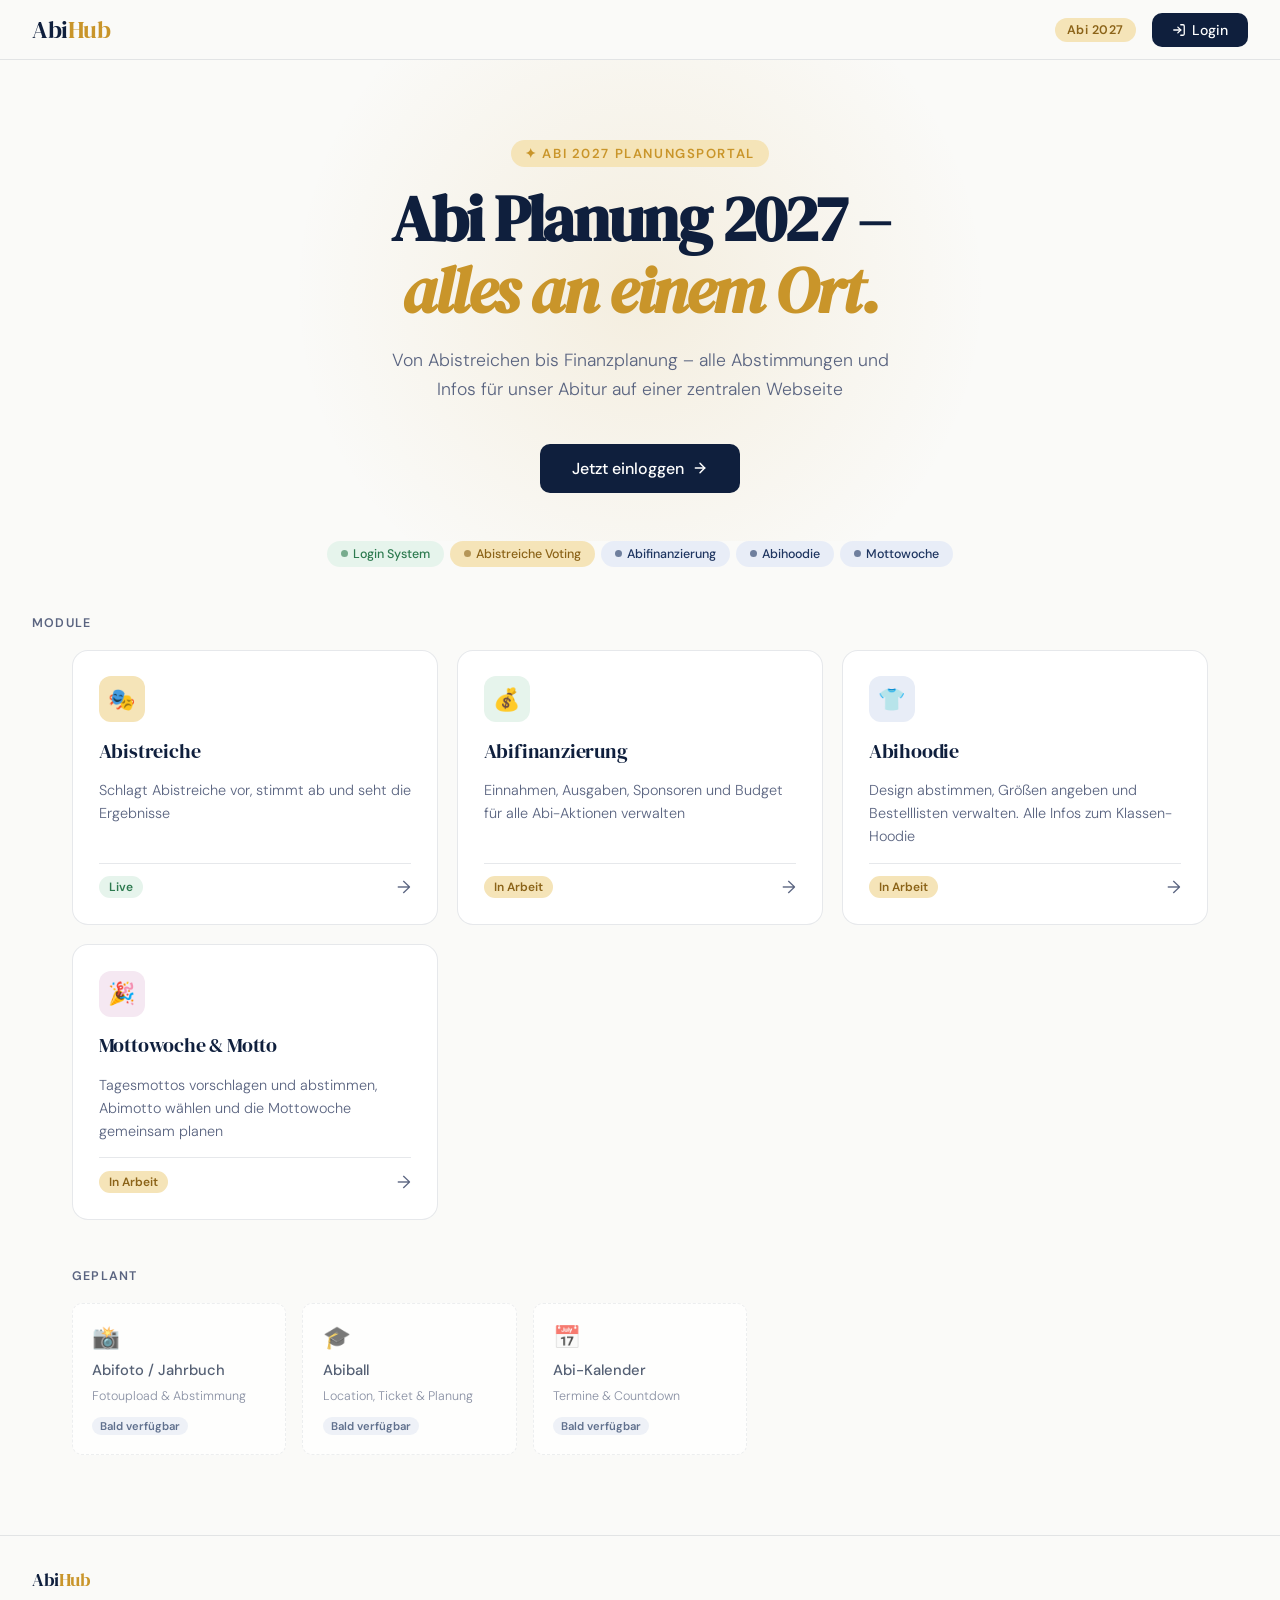
==== main/index.html @ 6c43da79 "First Upload, for initial Creation of repo" ====
<!DOCTYPE html>
<html lang="de">

<head>
    <meta charset="UTF-8">
    <meta name="viewport" content="width=device-width, initial-scale=1.0">
    <title>AbiHub – Euer Abi, alles an einem Ort</title>
    <link rel="preconnect" href="https://fonts.googleapis.com">
    <link
        href="https://fonts.googleapis.com/css2?family=DM+Serif+Display:ital@0;1&family=DM+Sans:wght@300;400;500;600&display=swap"
        rel="stylesheet">
    <link rel="stylesheet" href="style.css">
</head>

<body>

    <!-- HEADER -->
    <header>
        <div class="logo">Abi<span>Hub</span></div>
        <div class="header-right">
            <span class="year-badge">Abi 2027</span>
            <a href="/login" class="login-btn">
                <svg width="14" height="14" viewBox="0 0 24 24" fill="none" stroke="currentColor" stroke-width="2.2"
                    stroke-linecap="round" stroke-linejoin="round">
                    <path d="M15 3h4a2 2 0 0 1 2 2v14a2 2 0 0 1-2 2h-4" />
                    <polyline points="10 17 15 12 10 7" />
                    <line x1="15" y1="12" x2="3" y2="12" />
                </svg>
                Login
            </a>
        </div>
    </header>

    <!-- HERO -->
    <section class="hero">
        <span class="hero-eyebrow">✦ Abi 2027 Planungsportal</span>
        <h1> Abi Planung 2027 –<br><em>alles an einem Ort.</em></h1>
        <p>Von Abistreichen bis Finanzplanung – alle Abstimmungen und Infos für unser Abitur auf einer zentralen Webseite</p>
        <a href="/login" class="hero-cta">
            Jetzt einloggen
            <svg width="16" height="16" viewBox="0 0 24 24" fill="none" stroke="currentColor" stroke-width="2.2"
                stroke-linecap="round">
                <line x1="5" y1="12" x2="19" y2="12" />
                <polyline points="12 5 19 12 12 19" />
            </svg>
        </a>
    </section>

    <!-- STATUS CHIPS -->
    <div class="progress-strip">
        <span class="pchip done"><span class="dot"></span> Login System</span>
        <span class="pchip active"><span class="dot"></span> Abistreiche Voting</span>
        <span class="pchip"><span class="dot"></span> Abifinanzierung</span>
        <span class="pchip"><span class="dot"></span> Abihoodie</span>
        <span class="pchip"><span class="dot"></span> Mottowoche</span>
    </div>

    <!-- MAIN MODULES -->
    <p class="section-label">Module</p>
    <div class="cards-grid">

        <!-- Abistreiche -->
        <a href="https://abistreichevotingfrontend.pages.dev" class="card" style="--card-accent: #C9952A; --card-icon-bg: #F5E4B8;">
            <div class="card-icon">🎭</div>
            <div class="card-title">Abistreiche</div>
            <div class="card-desc">Schlagt Abistreiche vor, stimmt ab und seht die Ergebnisse</div>
            <div class="card-footer">
                <span class="card-status live">Live</span>
                <span class="card-arrow">→</span>
            </div>
        </a>

        <!-- Abifinanzierung -->
        <a href="/finanzen" class="card" style="--card-accent: #2D7A4F; --card-icon-bg: #E6F4EC;">
            <div class="card-icon">💰</div>
            <div class="card-title">Abifinanzierung</div>
            <div class="card-desc">Einnahmen, Ausgaben, Sponsoren und Budget für alle Abi-Aktionen verwalten</div>
            <div class="card-footer">
                <span class="card-status wip">In Arbeit</span>
                <span class="card-arrow">→</span>
            </div>
        </a>

        <!-- Abihoodie -->
        <a href="/hoodie" class="card" style="--card-accent: #4A6FD4; --card-icon-bg: #E8EDF7;">
            <div class="card-icon">👕</div>
            <div class="card-title">Abihoodie</div>
            <div class="card-desc">Design abstimmen, Größen angeben und Bestelllisten verwalten. Alle Infos zum Klassen-Hoodie</div>
            <div class="card-footer">
                <span class="card-status wip">In Arbeit</span>
                <span class="card-arrow">→</span>
            </div>
        </a>

        <!-- Mottowoche -->
        <a href="/mottowoche" class="card" style="--card-accent: #A03A7A; --card-icon-bg: #F5E8F2;">
            <div class="card-icon">🎉</div>
            <div class="card-title">Mottowoche & Motto</div>
            <div class="card-desc">Tagesmottos vorschlagen und abstimmen, Abimotto wählen und die Mottowoche gemeinsam planen</div>
            <div class="card-footer">
                <span class="card-status wip">In Arbeit</span>
                <span class="card-arrow">→</span>
            </div>
        </a>

    </div>

    <!-- UPCOMING MODULES -->
    <div class="upcoming">
        <p class="section-label" style="padding:0; margin-bottom:1.2rem;">Geplant</p>
        <div class="upcoming-grid">

            <div class="upcoming-card">
                <div class="upcoming-icon">📸</div>
                <div class="upcoming-name">Abifoto / Jahrbuch</div>
                <div class="upcoming-sub">Fotoupload & Abstimmung</div>
                <span class="coming-badge">Bald verfügbar</span>
            </div>

            <div class="upcoming-card">
                <div class="upcoming-icon">🎓</div>
                <div class="upcoming-name">Abiball</div>
                <div class="upcoming-sub">Location, Ticket & Planung</div>
                <span class="coming-badge">Bald verfügbar</span>
            </div>

            <div class="upcoming-card">
                <div class="upcoming-icon">📅</div>
                <div class="upcoming-name">Abi-Kalender</div>
                <div class="upcoming-sub">Termine & Countdown</div>
                <span class="coming-badge">Bald verfügbar</span>
            </div>

        </div>
    </div>

    <!-- FOOTER -->
    <footer>
        <div class="footer-logo">Abi<span>Hub</span></div>
    </footer>

</body>

</html>
---- main/style.css ----
:root {
    --gold: #C9952A;
    --gold-light: #F5E4B8;
    --gold-dark: #8B6318;
    --navy: #0F1F3D;
    --navy-mid: #1E3560;
    --navy-light: #E8EDF7;
    --white: #FAFAF8;
    --text: #1A1A2E;
    --text-muted: #5A6480;
    --card-bg: #FFFFFF;
    --border: rgba(15, 31, 61, 0.1);
    --radius: 16px;
    --radius-sm: 10px;
}

* {
    box-sizing: border-box;
    margin: 0;
    padding: 0;
}

body {
    font-family: 'DM Sans', sans-serif;
    background: var(--white);
    color: var(--text);
    min-height: 100vh;
    overflow-x: hidden;
}

/* ── HEADER ── */
header {
    position: sticky;
    top: 0;
    z-index: 100;
    background: rgba(250, 250, 248, 0.92);
    backdrop-filter: blur(12px);
    border-bottom: 1px solid var(--border);
    padding: 0 2rem;
    display: flex;
    align-items: center;
    justify-content: space-between;
    height: 60px;
}

.logo {
    font-family: 'DM Serif Display', serif;
    font-size: 1.5rem;
    color: var(--navy);
    letter-spacing: -0.02em;
}

.logo span {
    color: var(--gold);
}

.header-right {
    display: flex;
    align-items: center;
    gap: 1rem;
}

.year-badge {
    background: var(--gold-light);
    color: var(--gold-dark);
    font-size: 0.78rem;
    font-weight: 600;
    padding: 4px 12px;
    border-radius: 20px;
    letter-spacing: 0.04em;
}

.login-btn {
    background: var(--navy);
    color: #fff;
    border: none;
    border-radius: var(--radius-sm);
    padding: 8px 20px;
    font-family: 'DM Sans', sans-serif;
    font-size: 0.88rem;
    font-weight: 500;
    cursor: pointer;
    transition: background 0.2s, transform 0.1s;
    text-decoration: none;
    display: inline-flex;
    align-items: center;
    gap: 6px;
}

.login-btn:hover {
    background: var(--navy-mid);
}

.login-btn:active {
    transform: scale(0.98);
}

/* ── HERO ── */
.hero {
    text-align: center;
    padding: 5rem 2rem 3rem;
    position: relative;
    overflow: hidden;
}

.hero::before {
    content: '';
    position: absolute;
    top: -120px;
    left: 50%;
    transform: translateX(-50%);
    width: 700px;
    height: 700px;
    background: radial-gradient(circle, rgba(201, 149, 42, 0.12) 0%, transparent 70%);
    pointer-events: none;
}

.hero-eyebrow {
    display: inline-block;
    font-size: 0.82rem;
    font-weight: 600;
    letter-spacing: 0.12em;
    text-transform: uppercase;
    color: var(--gold);
    margin-bottom: 1rem;
    background: var(--gold-light);
    padding: 5px 14px;
    border-radius: 20px;
}

.hero h1 {
    font-family: 'DM Serif Display', serif;
    font-size: clamp(2.4rem, 6vw, 4rem);
    line-height: 1.12;
    color: var(--navy);
    letter-spacing: -0.03em;
    max-width: 720px;
    margin: 0 auto 1.2rem;
}

.hero h1 em {
    font-style: italic;
    color: var(--gold);
}

.hero p {
    font-size: 1.1rem;
    color: var(--text-muted);
    max-width: 500px;
    margin: 0 auto 2.5rem;
    line-height: 1.65;
    font-weight: 300;
}

.hero-cta {
    display: inline-flex;
    align-items: center;
    gap: 8px;
    background: var(--navy);
    color: #fff;
    font-family: 'DM Sans', sans-serif;
    font-weight: 500;
    font-size: 1rem;
    padding: 14px 32px;
    border-radius: var(--radius-sm);
    text-decoration: none;
    transition: background 0.2s, transform 0.15s;
}

.hero-cta:hover {
    background: var(--navy-mid);
    transform: translateY(-2px);
}

/* ── PROGRESS BAR (optional decoration) ── */
.progress-strip {
    display: flex;
    gap: 6px;
    justify-content: center;
    padding: 0 2rem 3rem;
    flex-wrap: wrap;
}

.pchip {
    background: var(--navy-light);
    color: var(--navy-mid);
    font-size: 0.78rem;
    font-weight: 500;
    padding: 5px 14px;
    border-radius: 20px;
    display: flex;
    align-items: center;
    gap: 5px;
}

.pchip.done {
    background: #E6F4EC;
    color: #2D7A4F;
}

.pchip.active {
    background: var(--gold-light);
    color: var(--gold-dark);
}

.dot {
    width: 7px;
    height: 7px;
    border-radius: 50%;
    background: currentColor;
    opacity: 0.6;
}

/* ── SECTION LABEL ── */
.section-label {
    font-size: 0.78rem;
    font-weight: 600;
    letter-spacing: 0.1em;
    text-transform: uppercase;
    color: var(--text-muted);
    padding: 0 2rem;
    margin-bottom: 1.2rem;
}

/* ── CARDS GRID ── */
.cards-grid {
    display: grid;
    grid-template-columns: repeat(auto-fill, minmax(280px, 1fr));
    gap: 1.2rem;
    padding: 0 2rem;
    max-width: 1200px;
    margin: 0 auto;
}

.card {
    background: var(--card-bg);
    border: 1px solid var(--border);
    border-radius: var(--radius);
    padding: 1.6rem;
    cursor: pointer;
    text-decoration: none;
    color: inherit;
    display: flex;
    flex-direction: column;
    gap: 0.9rem;
    transition: transform 0.2s, box-shadow 0.2s, border-color 0.2s;
    position: relative;
    overflow: hidden;
}

.card::after {
    content: '';
    position: absolute;
    top: 0;
    left: 0;
    right: 0;
    height: 3px;
    background: var(--card-accent, var(--gold));
    opacity: 0;
    transition: opacity 0.2s;
}

.card:hover {
    transform: translateY(-4px);
    box-shadow: 0 12px 32px rgba(15, 31, 61, 0.1);
    border-color: rgba(15, 31, 61, 0.2);
}

.card:hover::after {
    opacity: 1;
}

.card-icon {
    width: 46px;
    height: 46px;
    border-radius: 12px;
    display: flex;
    align-items: center;
    justify-content: center;
    font-size: 22px;
    background: var(--card-icon-bg, var(--gold-light));
    flex-shrink: 0;
}

.card-title {
    font-family: 'DM Serif Display', serif;
    font-size: 1.25rem;
    color: var(--navy);
    letter-spacing: -0.01em;
}

.card-desc {
    font-size: 0.9rem;
    color: var(--text-muted);
    line-height: 1.6;
    font-weight: 300;
    flex: 1;
}

.card-footer {
    display: flex;
    align-items: center;
    justify-content: space-between;
    padding-top: 0.8rem;
    border-top: 1px solid var(--border);
}

.card-status {
    font-size: 0.75rem;
    font-weight: 600;
    padding: 3px 10px;
    border-radius: 20px;
    background: var(--navy-light);
    color: var(--navy-mid);
}

.card-status.live {
    background: #E6F4EC;
    color: #2D7A4F;
}

.card-status.wip {
    background: var(--gold-light);
    color: var(--gold-dark);
}

.card-arrow {
    font-size: 1.1rem;
    color: var(--text-muted);
    transition: transform 0.2s, color 0.2s;
}

.card:hover .card-arrow {
    transform: translateX(4px);
    color: var(--navy);
}

/* ── UPCOMING SECTION ── */
.upcoming {
    margin: 3rem auto 0;
    max-width: 1200px;
    padding: 0 2rem;
}

.upcoming-grid {
    display: grid;
    grid-template-columns: repeat(auto-fill, minmax(200px, 1fr));
    gap: 1rem;
    margin-top: 1.2rem;
}

.upcoming-card {
    background: var(--card-bg);
    border: 1px dashed var(--border);
    border-radius: var(--radius-sm);
    padding: 1.2rem;
    display: flex;
    flex-direction: column;
    gap: 0.5rem;
    opacity: 0.7;
}

.upcoming-icon {
    font-size: 1.4rem;
}

.upcoming-name {
    font-size: 0.92rem;
    font-weight: 500;
    color: var(--navy);
}

.upcoming-sub {
    font-size: 0.78rem;
    color: var(--text-muted);
    font-weight: 300;
}

.coming-badge {
    display: inline-block;
    font-size: 0.7rem;
    font-weight: 600;
    padding: 2px 8px;
    border-radius: 10px;
    background: var(--navy-light);
    color: var(--navy-mid);
    margin-top: 0.3rem;
    width: fit-content;
}

/* ── FOOTER ── */
footer {
    margin-top: 5rem;
    border-top: 1px solid var(--border);
    padding: 2rem;
    display: flex;
    align-items: center;
    justify-content: space-between;
    flex-wrap: gap;
    gap: 1rem;
}

.footer-logo {
    font-family: 'DM Serif Display', serif;
    font-size: 1.1rem;
    color: var(--navy);
}

.footer-logo span {
    color: var(--gold);
}

.footer-text {
    font-size: 0.82rem;
    color: var(--text-muted);
}

/* ── ANIMATIONS ── */
@keyframes fadeUp {
    from {
        opacity: 0;
        transform: translateY(24px);
    }

    to {
        opacity: 1;
        transform: translateY(0);
    }
}

.hero-eyebrow {
    animation: fadeUp 0.5s ease both;
}

.hero h1 {
    animation: fadeUp 0.5s 0.1s ease both;
}

.hero p {
    animation: fadeUp 0.5s 0.18s ease both;
}

.hero-cta {
    animation: fadeUp 0.5s 0.26s ease both;
}

.progress-strip {
    animation: fadeUp 0.5s 0.32s ease both;
}

.card {
    animation: fadeUp 0.4s ease both;
}

.card:nth-child(1) {
    animation-delay: 0.35s;
}

.card:nth-child(2) {
    animation-delay: 0.42s;
}

.card:nth-child(3) {
    animation-delay: 0.49s;
}

.card:nth-child(4) {
    animation-delay: 0.56s;
}

/* ── RESPONSIVE ── */
@media (max-width: 600px) {
    header {
        padding: 0 1rem;
    }

    .hero {
        padding: 3rem 1rem 2rem;
    }

    .cards-grid,
    .upcoming,
    .progress-strip {
        padding: 0 1rem;
    }

    .section-label {
        padding: 0 1rem;
    }

    footer {
        padding: 1.5rem 1rem;
        flex-direction: column;
        align-items: flex-start;
    }
}
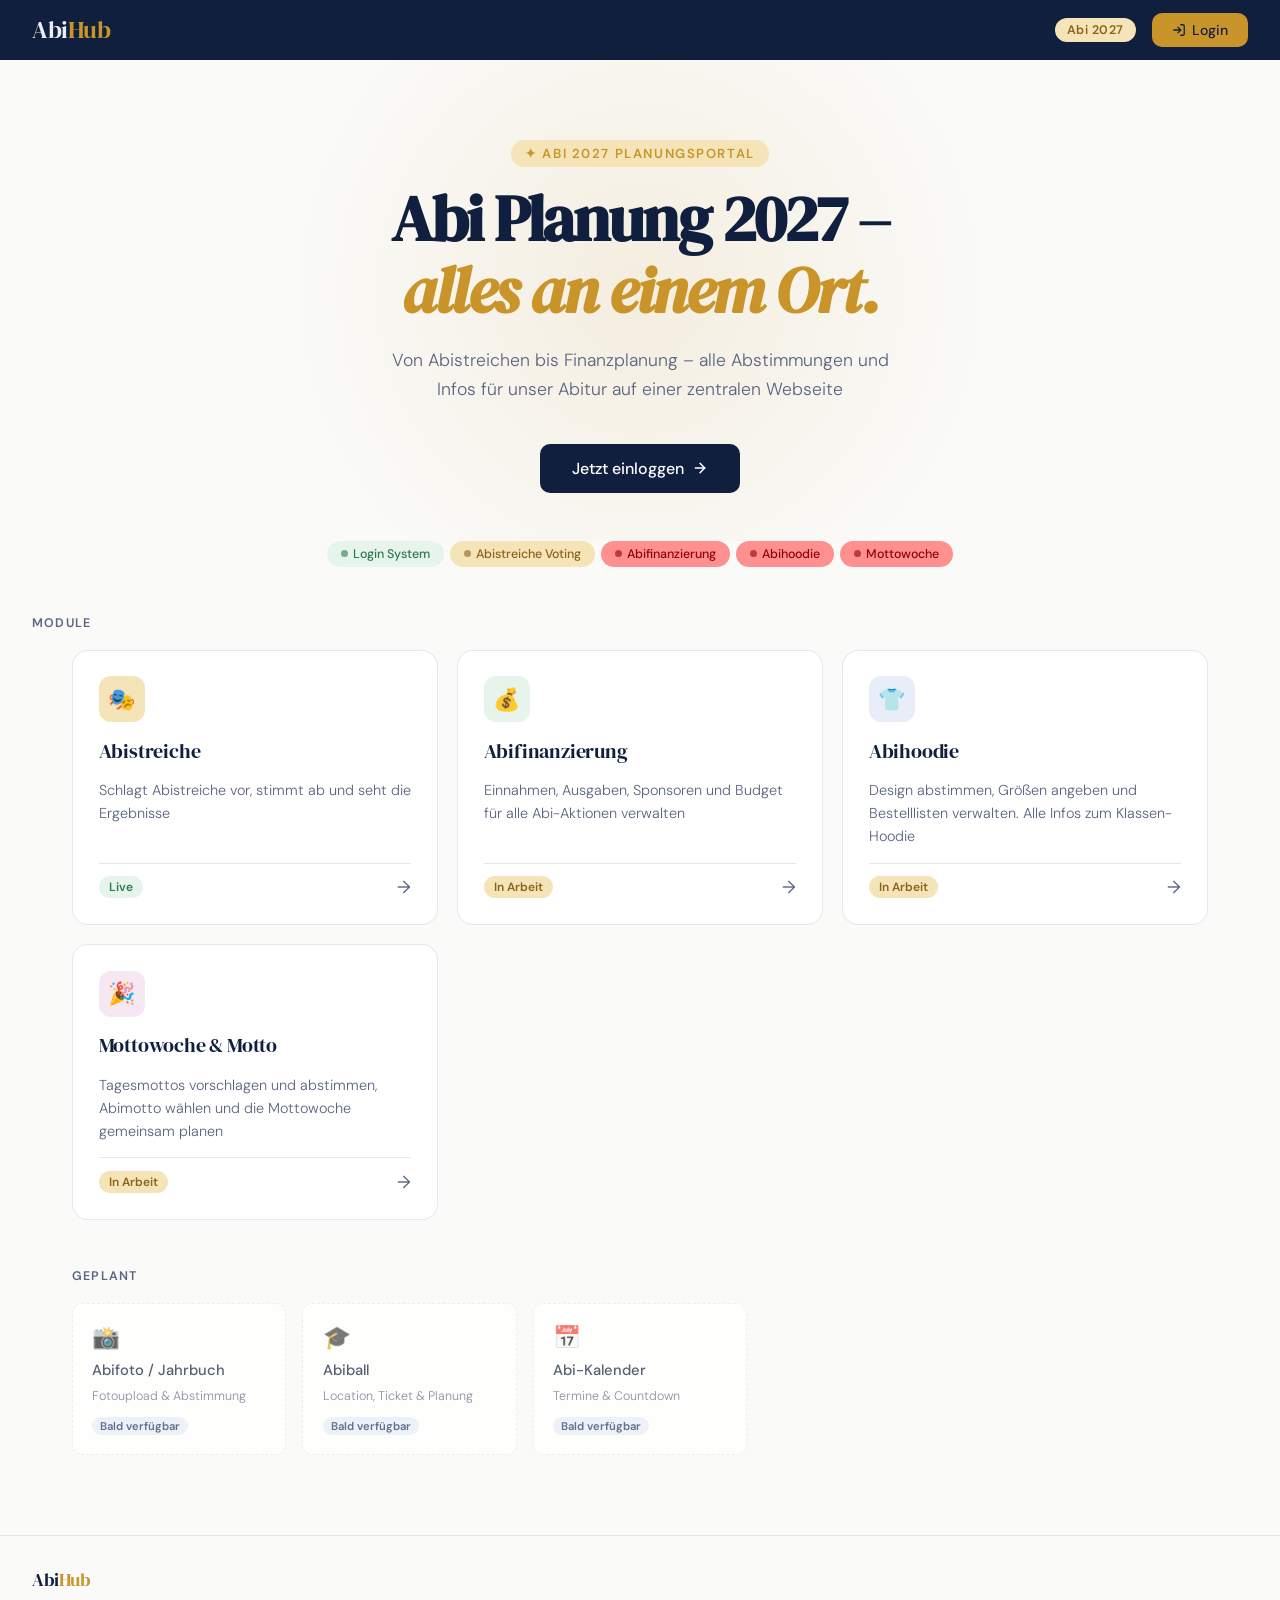
==== commit 560f8480: "Added Login / Admin" ====
--- a/main/index.html
+++ b/main/index.html
@@ -4,7 +4,7 @@
 <head>
     <meta charset="UTF-8">
     <meta name="viewport" content="width=device-width, initial-scale=1.0">
-    <title>AbiHub – Euer Abi, alles an einem Ort</title>
+    <title>AbiHub – Abi Planung, alles an einem Ort</title>
     <link rel="preconnect" href="https://fonts.googleapis.com">
     <link
         href="https://fonts.googleapis.com/css2?family=DM+Serif+Display:ital@0;1&family=DM+Sans:wght@300;400;500;600&display=swap"
@@ -15,11 +15,11 @@
 <body>
 
     <!-- HEADER -->
-    <header>
+    <header class="changedStyle">
         <div class="logo">Abi<span>Hub</span></div>
         <div class="header-right">
             <span class="year-badge">Abi 2027</span>
-            <a href="/login" class="login-btn">
+            <a href="/login/login.html" class="login-btn">
                 <svg width="14" height="14" viewBox="0 0 24 24" fill="none" stroke="currentColor" stroke-width="2.2"
                     stroke-linecap="round" stroke-linejoin="round">
                     <path d="M15 3h4a2 2 0 0 1 2 2v14a2 2 0 0 1-2 2h-4" />
@@ -36,7 +36,7 @@
         <span class="hero-eyebrow">✦ Abi 2027 Planungsportal</span>
         <h1> Abi Planung 2027 –<br><em>alles an einem Ort.</em></h1>
         <p>Von Abistreichen bis Finanzplanung – alle Abstimmungen und Infos für unser Abitur auf einer zentralen Webseite</p>
-        <a href="/login" class="hero-cta">
+        <a href="/login/login.html" class="hero-cta">
             Jetzt einloggen
             <svg width="16" height="16" viewBox="0 0 24 24" fill="none" stroke="currentColor" stroke-width="2.2"
                 stroke-linecap="round">
@@ -50,9 +50,9 @@
     <div class="progress-strip">
         <span class="pchip done"><span class="dot"></span> Login System</span>
         <span class="pchip active"><span class="dot"></span> Abistreiche Voting</span>
-        <span class="pchip"><span class="dot"></span> Abifinanzierung</span>
-        <span class="pchip"><span class="dot"></span> Abihoodie</span>
-        <span class="pchip"><span class="dot"></span> Mottowoche</span>
+        <span class="pchip in-work"><span class="dot"></span> Abifinanzierung</span>
+        <span class="pchip in-work"><span class="dot"></span> Abihoodie</span>
+        <span class="pchip in-work"><span class="dot"></span> Mottowoche</span>
     </div>
 
     <!-- MAIN MODULES -->
--- a/main/style.css
+++ b/main/style.css
@@ -5,6 +5,8 @@
     --navy: #0F1F3D;
     --navy-mid: #1E3560;
     --navy-light: #E8EDF7;
+    --red: rgba(255,100,100,0.7);
+    --dark-red: rgba(150,0,0,1);
     --white: #FAFAF8;
     --text: #1A1A2E;
     --text-muted: #5A6480;
@@ -33,7 +35,7 @@
     position: sticky;
     top: 0;
     z-index: 100;
-    background: rgba(250, 250, 248, 0.92);
+    background: var(--navy);
     backdrop-filter: blur(12px);
     border-bottom: 1px solid var(--border);
     padding: 0 2rem;
@@ -43,10 +45,11 @@
     height: 60px;
 }
 
+
 .logo {
     font-family: 'DM Serif Display', serif;
     font-size: 1.5rem;
-    color: var(--navy);
+    color: var(--navy-light); 
     letter-spacing: -0.02em;
 }
 
@@ -71,8 +74,8 @@
 }
 
 .login-btn {
-    background: var(--navy);
-    color: #fff;
+    background: var(--gold);
+    color: var(--navy);
     border: none;
     border-radius: var(--radius-sm);
     padding: 8px 20px;
@@ -88,7 +91,7 @@
 }
 
 .login-btn:hover {
-    background: var(--navy-mid);
+    background: var(--gold-dark);
 }
 
 .login-btn:active {
@@ -211,6 +214,13 @@
     opacity: 0.6;
 }
 
+.pchip.in-work {
+    background: var(--red);
+    color: var(--dark-red);
+    width: inherit;
+}
+
+
 /* ── SECTION LABEL ── */
 .section-label {
     font-size: 0.78rem;
